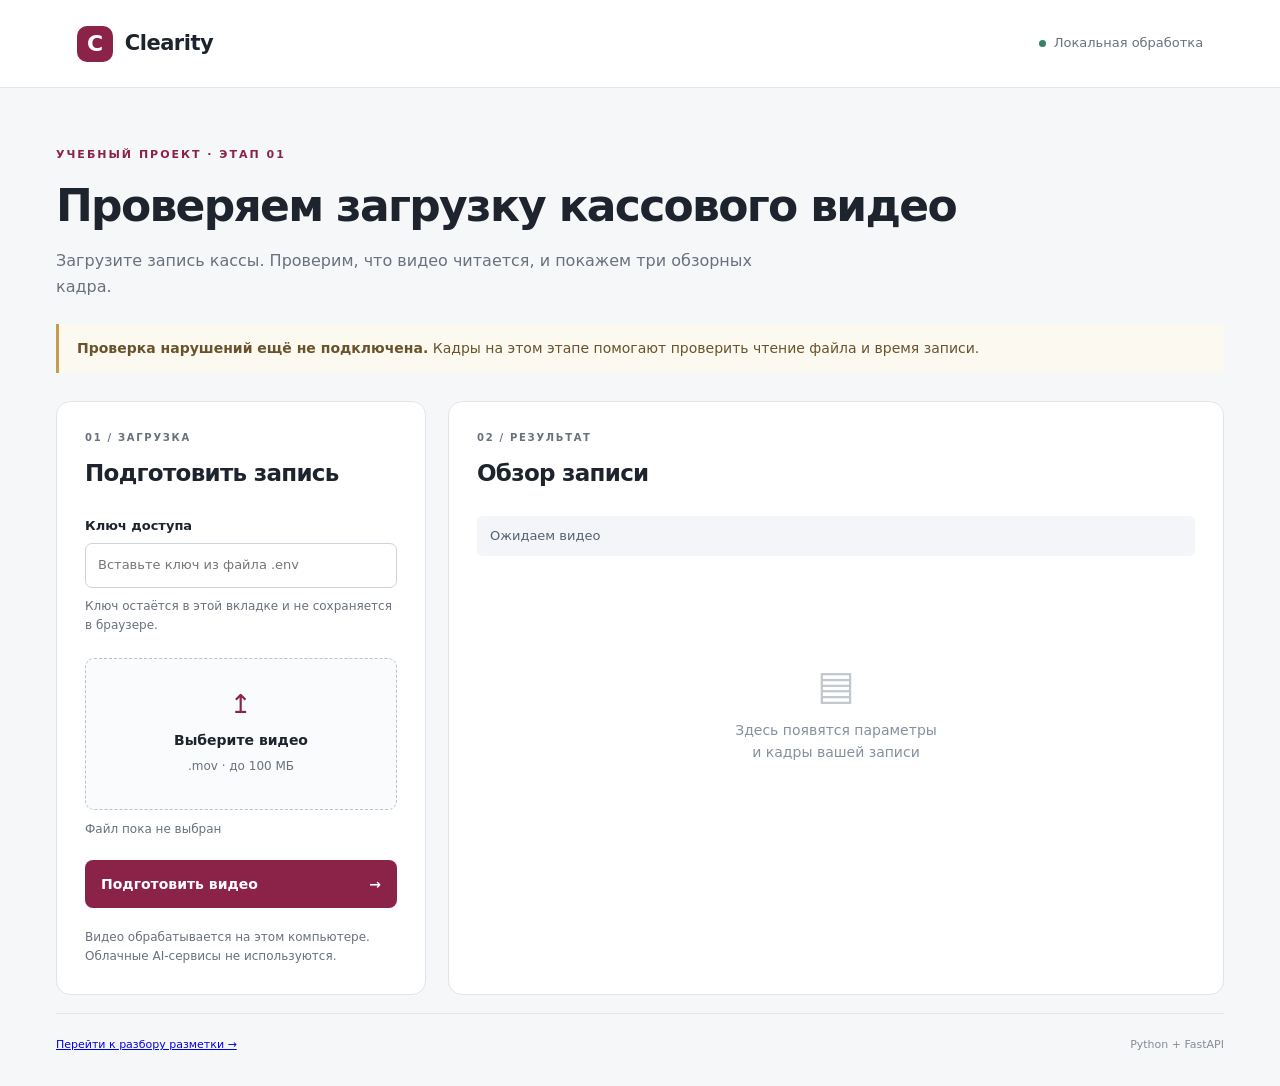
==== static/index.html @ ed9ba700 "Initial Clearity app with local video preview and annotation review" ====
<!doctype html>
<html lang="ru">

<head>
  <meta charset="utf-8">
  <meta name="viewport" content="width=device-width, initial-scale=1">
  <title>Clearity — подготовка видео</title>
  <link rel="stylesheet" href="/static/style.css">
  <script src="/static/app.js" defer></script>
</head>

<body>
  <header class="topbar"><a href="/" class="brand"><span class="brand-mark">C</span> Clearity</a><span
      class="local"><span></span> Локальная обработка</span></header>
  <main>
    <div class="eyebrow">УЧЕБНЫЙ ПРОЕКТ · ЭТАП 01</div>
    <h1>Проверяем загрузку кассового видео</h1>
    <p class="intro">Загрузите запись кассы. Проверим, что видео читается, и покажем три обзорных кадра.</p>
    <p class="notice"><strong>Проверка нарушений ещё не подключена.</strong> Кадры на этом этапе помогают проверить
      чтение файла и время записи.</p>
    <div class="workspace">
      <section class="panel upload-panel" aria-labelledby="upload-title">
        <div class="section-number">01 / ЗАГРУЗКА</div>
        <h2 id="upload-title">Подготовить запись</h2>
        <form id="upload-form">
          <label for="api-key">Ключ доступа</label>
          <input id="api-key" name="key" type="password" required autocomplete="off"
            placeholder="Вставьте ключ из файла .env">
          <p class="hint">Ключ остаётся в этой вкладке и не сохраняется в браузере.</p>
          <label class="file-area" for="video-file">
            <span class="file-icon" aria-hidden="true">↥</span>
            <strong>Выберите видео</strong>
            <span>.mov · до 100 МБ</span>
            <input id="video-file" name="file" type="file" accept=".mov,video/quicktime" required>
          </label>
          <p id="file-name" class="filename">Файл пока не выбран</p>
          <button id="submit-button" type="submit">Подготовить видео <span aria-hidden="true">→</span></button>
        </form>
        <p class="privacy">Видео обрабатывается на этом компьютере. Облачные AI-сервисы не используются.</p>
      </section>
      <section class="panel result-panel" aria-labelledby="result-title">
        <div class="section-number">02 / РЕЗУЛЬТАТ</div>
        <h2 id="result-title">Обзор записи</h2>
        <p id="status" class="status" role="status" aria-live="polite">Ожидаем видео</p>
        <div id="empty-state" class="empty-state">
          <div class="empty-symbol" aria-hidden="true">▤</div>
          <p>Здесь появятся параметры<br>и кадры вашей записи</p>
        </div>
        <div id="result" hidden>
          <dl id="metadata" class="metadata"></dl>
          <div class="frames-title">Обзорные кадры</div>
          <div id="frames" class="frames"></div>
          <p class="hint">Это обзорные кадры, а не доказательства нарушения. Длительность рассчитана приблизительно по
            данным декодера.</p>
        </div>
      </section>
    </div>
    <footer><a href="/review">Перейти к разбору разметки →</a><span>Python + FastAPI</span></footer>
  </main>
</body>

</html>
---- static/style.css ----
:root{color-scheme:light;--ink:#1e242d;--muted:#69717e;--line:#e1e5eb;--accent:#8b2247;--bg:#f6f7f9}
*{box-sizing:border-box}body{margin:0;background:var(--bg);color:var(--ink);font:16px/1.6 system-ui,-apple-system,"Segoe UI",sans-serif}
.topbar{height:88px;border-bottom:1px solid var(--line);display:flex;justify-content:space-between;align-items:center;padding:0 6%;background:#fff}
.brand{display:flex;align-items:center;gap:12px;text-decoration:none;color:var(--ink);font-size:21px;font-weight:700;letter-spacing:-.5px}.brand-mark{display:grid;place-items:center;background:var(--accent);color:white;width:36px;height:36px;border-radius:10px;font-size:22px}
.local{font-size:13px;color:var(--muted);display:flex;align-items:center;gap:8px}.local>span{width:7px;height:7px;border-radius:50%;background:#378265}
main{max-width:1240px;margin:58px auto 32px;padding:0 36px}.eyebrow{font-size:11px;font-weight:750;letter-spacing:2px;color:var(--accent)}h1{font-size:clamp(30px,4vw,44px);line-height:1.15;letter-spacing:-1.7px;margin:17px 0}h2{font-size:23px;letter-spacing:-.7px;margin:9px 0 24px}.intro{color:var(--muted);max-width:740px;margin:0 0 25px}.notice{border-left:3px solid #c89c50;background:#fcf9f1;padding:13px 18px;font-size:14px;margin:0 0 28px;color:#69532a}.notice strong{font-weight:650}
.workspace{display:grid;grid-template-columns:370px 1fr;gap:22px}.panel{background:white;border:1px solid var(--line);border-radius:14px;padding:28px}.section-number{font-size:10px;letter-spacing:1.7px;color:var(--muted);font-weight:700}label:not(.file-area){display:block;font-size:13px;font-weight:650;margin-bottom:7px}input[type=password]{width:100%;border:1px solid #cdd3dd;border-radius:7px;font:inherit;font-size:13px;padding:11px 12px;min-height:44px}input:focus-visible,button:focus-visible,.file-area:focus-within{outline:3px solid #b78097;outline-offset:3px}.hint{font-size:12px;color:var(--muted);line-height:1.6;margin:9px 0 22px}.file-area{border:1px dashed #b9c1ce;border-radius:9px;min-height:152px;display:flex;flex-direction:column;align-items:center;justify-content:center;position:relative;cursor:pointer;background:#fafbfc}.file-area:hover{background:#f4f1f3;border-color:var(--accent)}.file-icon{font-size:26px;line-height:1;margin-bottom:12px;color:var(--accent)}.file-area strong{font-size:14px}.file-area>span:last-of-type{font-size:12px;color:var(--muted);margin-top:5px}.file-area input{position:absolute;inset:0;opacity:0;width:100%;height:100%;cursor:pointer}.filename{font-size:12px;color:var(--muted);overflow-wrap:anywhere;min-height:20px;margin:10px 0 20px}
button{width:100%;display:flex;justify-content:space-between;border:0;border-radius:8px;background:var(--accent);color:white;font:inherit;font-size:14px;font-weight:600;padding:13px 16px;cursor:pointer}button:hover{background:#701a38}button:disabled{background:#b5a3aa;cursor:wait}.privacy{font-size:12px;line-height:1.6;color:var(--muted);margin:20px 0 0}.status{font-size:13px;background:#f3f5f8;color:#546171;padding:10px 13px;border-radius:6px;margin:0 0 20px;overflow-wrap:anywhere}.status[data-state=error]{background:#fdf0f0;color:#9b3030}.status[data-state=done]{background:#edf6f0;color:#30684d}.empty-state{min-height:290px;display:grid;align-content:center;justify-items:center;color:#86909e;text-align:center;font-size:14px}.empty-symbol{font-size:40px;line-height:1;opacity:.5}.metadata{display:grid;grid-template-columns:repeat(3,1fr);gap:14px;margin:0 0 28px}.metric dt{font-size:11px;color:var(--muted)}.metric dd{font-size:20px;font-weight:650;letter-spacing:-.6px;margin:3px 0 0}.frames-title{font-size:13px;font-weight:650;margin-bottom:12px}.frames{display:grid;grid-template-columns:repeat(3,minmax(0,1fr));gap:10px}figure{margin:0;min-width:0}figure img{display:block;width:100%;aspect-ratio:4/3;object-fit:contain;background:#15191e;border-radius:6px}figcaption{font-size:11px;color:var(--muted);margin-top:7px}footer{display:flex;justify-content:space-between;gap:20px;color:#858d98;font-size:11px;padding-top:22px;margin-top:18px;border-top:1px solid var(--line)}[hidden]{display:none!important}
@media(max-width:850px){.workspace{grid-template-columns:1fr}main{margin-top:35px;padding:0 20px}.topbar{height:72px;padding:0 20px}.panel{padding:22px}.empty-state{min-height:180px}}
@media(max-width:480px){.local{font-size:11px}.brand{font-size:18px;gap:8px}.brand-mark{width:29px;height:29px}.metadata{grid-template-columns:1fr 1fr}.frames{grid-template-columns:1fr}.frames img{max-height:300px}footer{display:block}footer span{display:block;margin:5px 0}}
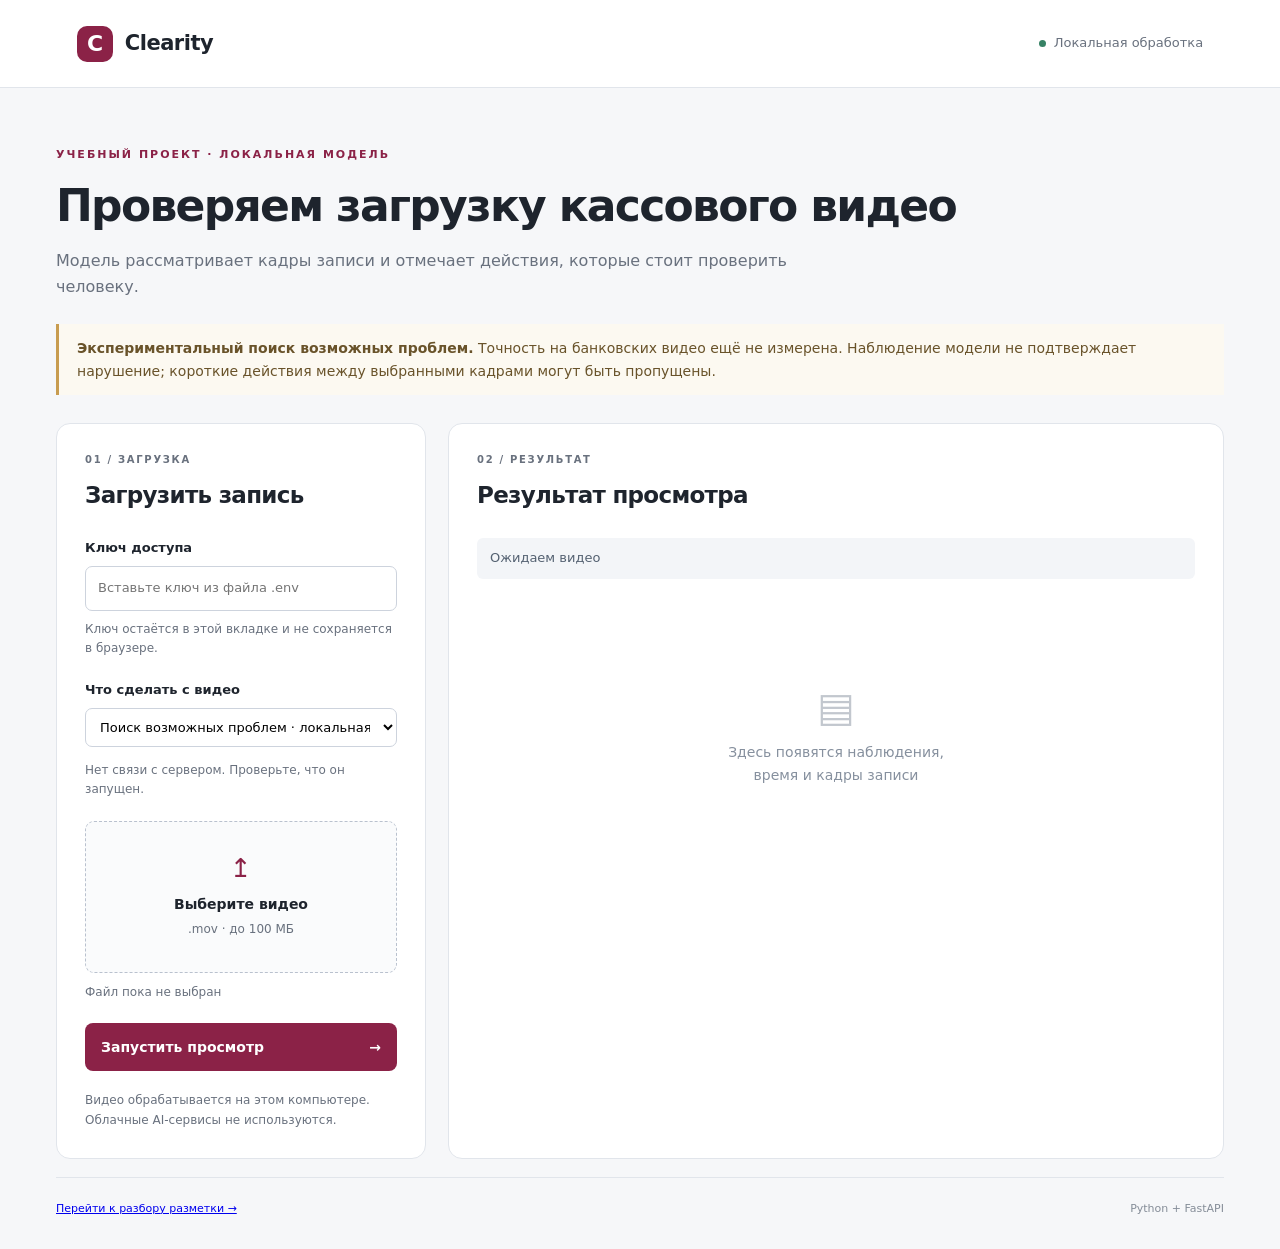
==== commit 059bc9bf: "Connect offline Qwen visual inspection with evidence review" ====
--- a/static/index.html
+++ b/static/index.html
@@ -4,29 +4,35 @@
 <head>
   <meta charset="utf-8">
   <meta name="viewport" content="width=device-width, initial-scale=1">
-  <title>Clearity — подготовка видео</title>
-  <link rel="stylesheet" href="/static/style.css">
-  <script src="/static/app.js" defer></script>
+  <title>Clearity — локальный просмотр видео</title>
+  <link rel="stylesheet" href="/static/style.css?v=0.4.0">
+  <script src="/static/app.js?v=0.4.0" defer></script>
 </head>
 
 <body>
   <header class="topbar"><a href="/" class="brand"><span class="brand-mark">C</span> Clearity</a><span
       class="local"><span></span> Локальная обработка</span></header>
   <main>
-    <div class="eyebrow">УЧЕБНЫЙ ПРОЕКТ · ЭТАП 01</div>
+    <div class="eyebrow">УЧЕБНЫЙ ПРОЕКТ · ЛОКАЛЬНАЯ МОДЕЛЬ</div>
     <h1>Проверяем загрузку кассового видео</h1>
-    <p class="intro">Загрузите запись кассы. Проверим, что видео читается, и покажем три обзорных кадра.</p>
-    <p class="notice"><strong>Проверка нарушений ещё не подключена.</strong> Кадры на этом этапе помогают проверить
-      чтение файла и время записи.</p>
+    <p class="intro">Модель рассматривает кадры записи и отмечает действия, которые стоит проверить человеку.</p>
+    <p class="notice"><strong>Экспериментальный поиск возможных проблем.</strong> Точность на банковских видео ещё не
+      измерена. Наблюдение модели не подтверждает нарушение; короткие действия между выбранными кадрами могут быть пропущены.</p>
     <div class="workspace">
       <section class="panel upload-panel" aria-labelledby="upload-title">
         <div class="section-number">01 / ЗАГРУЗКА</div>
-        <h2 id="upload-title">Подготовить запись</h2>
+        <h2 id="upload-title">Загрузить запись</h2>
         <form id="upload-form">
           <label for="api-key">Ключ доступа</label>
           <input id="api-key" name="key" type="password" required autocomplete="off"
             placeholder="Вставьте ключ из файла .env">
           <p class="hint">Ключ остаётся в этой вкладке и не сохраняется в браузере.</p>
+          <label for="mode">Что сделать с видео</label>
+          <select id="mode">
+            <option value="inspect">Поиск возможных проблем · локальная модель</option>
+            <option value="preview">Только три обзорных кадра · быстро</option>
+          </select>
+          <p id="model-status" class="hint" role="status">Проверяем подключение модели…</p>
           <label class="file-area" for="video-file">
             <span class="file-icon" aria-hidden="true">↥</span>
             <strong>Выберите видео</strong>
@@ -34,24 +40,28 @@
             <input id="video-file" name="file" type="file" accept=".mov,video/quicktime" required>
           </label>
           <p id="file-name" class="filename">Файл пока не выбран</p>
-          <button id="submit-button" type="submit">Подготовить видео <span aria-hidden="true">→</span></button>
+          <button id="submit-button" type="submit">Запустить просмотр <span aria-hidden="true">→</span></button>
         </form>
         <p class="privacy">Видео обрабатывается на этом компьютере. Облачные AI-сервисы не используются.</p>
       </section>
       <section class="panel result-panel" aria-labelledby="result-title">
         <div class="section-number">02 / РЕЗУЛЬТАТ</div>
-        <h2 id="result-title">Обзор записи</h2>
+        <h2 id="result-title">Результат просмотра</h2>
         <p id="status" class="status" role="status" aria-live="polite">Ожидаем видео</p>
         <div id="empty-state" class="empty-state">
           <div class="empty-symbol" aria-hidden="true">▤</div>
-          <p>Здесь появятся параметры<br>и кадры вашей записи</p>
+          <p>Здесь появятся наблюдения,<br>время и кадры записи</p>
         </div>
         <div id="result" hidden>
           <dl id="metadata" class="metadata"></dl>
+          <p id="result-note" class="notice" hidden></p>
+          <div id="observations"></div>
+          <div id="preview-result">
           <div class="frames-title">Обзорные кадры</div>
           <div id="frames" class="frames"></div>
           <p class="hint">Это обзорные кадры, а не доказательства нарушения. Длительность рассчитана приблизительно по
             данным декодера.</p>
+          </div>
         </div>
       </section>
     </div>
--- a/static/style.css
+++ b/static/style.css
@@ -8,3 +8,9 @@
 button{width:100%;display:flex;justify-content:space-between;border:0;border-radius:8px;background:var(--accent);color:white;font:inherit;font-size:14px;font-weight:600;padding:13px 16px;cursor:pointer}button:hover{background:#701a38}button:disabled{background:#b5a3aa;cursor:wait}.privacy{font-size:12px;line-height:1.6;color:var(--muted);margin:20px 0 0}.status{font-size:13px;background:#f3f5f8;color:#546171;padding:10px 13px;border-radius:6px;margin:0 0 20px;overflow-wrap:anywhere}.status[data-state=error]{background:#fdf0f0;color:#9b3030}.status[data-state=done]{background:#edf6f0;color:#30684d}.empty-state{min-height:290px;display:grid;align-content:center;justify-items:center;color:#86909e;text-align:center;font-size:14px}.empty-symbol{font-size:40px;line-height:1;opacity:.5}.metadata{display:grid;grid-template-columns:repeat(3,1fr);gap:14px;margin:0 0 28px}.metric dt{font-size:11px;color:var(--muted)}.metric dd{font-size:20px;font-weight:650;letter-spacing:-.6px;margin:3px 0 0}.frames-title{font-size:13px;font-weight:650;margin-bottom:12px}.frames{display:grid;grid-template-columns:repeat(3,minmax(0,1fr));gap:10px}figure{margin:0;min-width:0}figure img{display:block;width:100%;aspect-ratio:4/3;object-fit:contain;background:#15191e;border-radius:6px}figcaption{font-size:11px;color:var(--muted);margin-top:7px}footer{display:flex;justify-content:space-between;gap:20px;color:#858d98;font-size:11px;padding-top:22px;margin-top:18px;border-top:1px solid var(--line)}[hidden]{display:none!important}
 @media(max-width:850px){.workspace{grid-template-columns:1fr}main{margin-top:35px;padding:0 20px}.topbar{height:72px;padding:0 20px}.panel{padding:22px}.empty-state{min-height:180px}}
 @media(max-width:480px){.local{font-size:11px}.brand{font-size:18px;gap:8px}.brand-mark{width:29px;height:29px}.metadata{grid-template-columns:1fr 1fr}.frames{grid-template-columns:1fr}.frames img{max-height:300px}footer{display:block}footer span{display:block;margin:5px 0}}
+select{width:100%;font:inherit;font-size:13px;padding:10px;border:1px solid #cdd3dd;border-radius:7px;background:white;margin-bottom:5px}
+.observation{border:1px solid var(--line);border-radius:9px;padding:16px;margin-bottom:18px}
+.observation[data-state=possible_concern]{border-left:4px solid #c89c50;background:#fffcf6}
+.observation h3{font-size:14px;margin:0 0 8px}.observation p{font-size:13px;margin:8px 0;overflow-wrap:anywhere}
+.observation .frames{margin-top:12px}.window-title{font-size:12px;color:var(--muted);margin:22px 0 10px}
+.filter-row{display:flex;gap:8px;align-items:center;font-size:13px;margin:18px 0}.filter-row input{width:18px;height:18px}
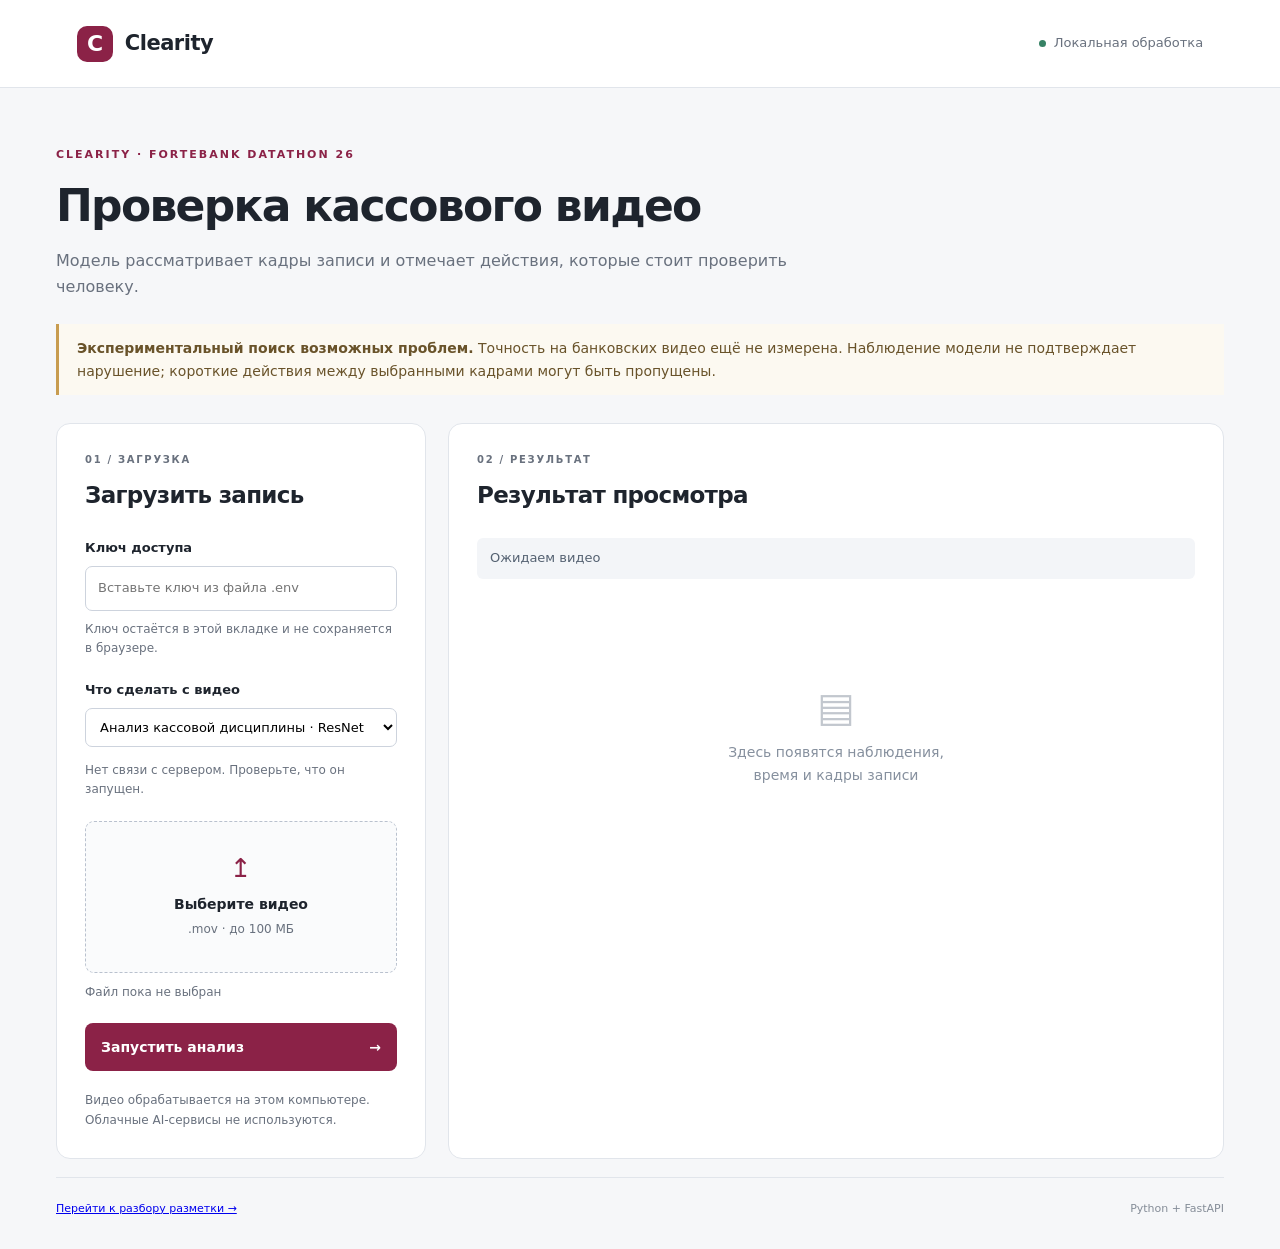
==== commit 8d28b698: "Prepare offline jury API and Render submission with honest English documentation" ====
--- a/static/index.html
+++ b/static/index.html
@@ -13,8 +13,8 @@
   <header class="topbar"><a href="/" class="brand"><span class="brand-mark">C</span> Clearity</a><span
       class="local"><span></span> Локальная обработка</span></header>
   <main>
-    <div class="eyebrow">УЧЕБНЫЙ ПРОЕКТ · ЛОКАЛЬНАЯ МОДЕЛЬ</div>
-    <h1>Проверяем загрузку кассового видео</h1>
+    <div class="eyebrow">CLEARITY · FORTEBANK DATATHON 26</div>
+    <h1>Проверка кассового видео</h1>
     <p class="intro">Модель рассматривает кадры записи и отмечает действия, которые стоит проверить человеку.</p>
     <p class="notice"><strong>Экспериментальный поиск возможных проблем.</strong> Точность на банковских видео ещё не
       измерена. Наблюдение модели не подтверждает нарушение; короткие действия между выбранными кадрами могут быть пропущены.</p>
@@ -29,6 +29,7 @@
           <p class="hint">Ключ остаётся в этой вкладке и не сохраняется в браузере.</p>
           <label for="mode">Что сделать с видео</label>
           <select id="mode">
+            <option value="analyze">Анализ кассовой дисциплины · ResNet</option>
             <option value="inspect">Поиск возможных проблем · локальная модель</option>
             <option value="preview">Только три обзорных кадра · быстро</option>
           </select>
@@ -40,7 +41,7 @@
             <input id="video-file" name="file" type="file" accept=".mov,video/quicktime" required>
           </label>
           <p id="file-name" class="filename">Файл пока не выбран</p>
-          <button id="submit-button" type="submit">Запустить просмотр <span aria-hidden="true">→</span></button>
+          <button id="submit-button" type="submit">Запустить анализ <span aria-hidden="true">→</span></button>
         </form>
         <p class="privacy">Видео обрабатывается на этом компьютере. Облачные AI-сервисы не используются.</p>
       </section>
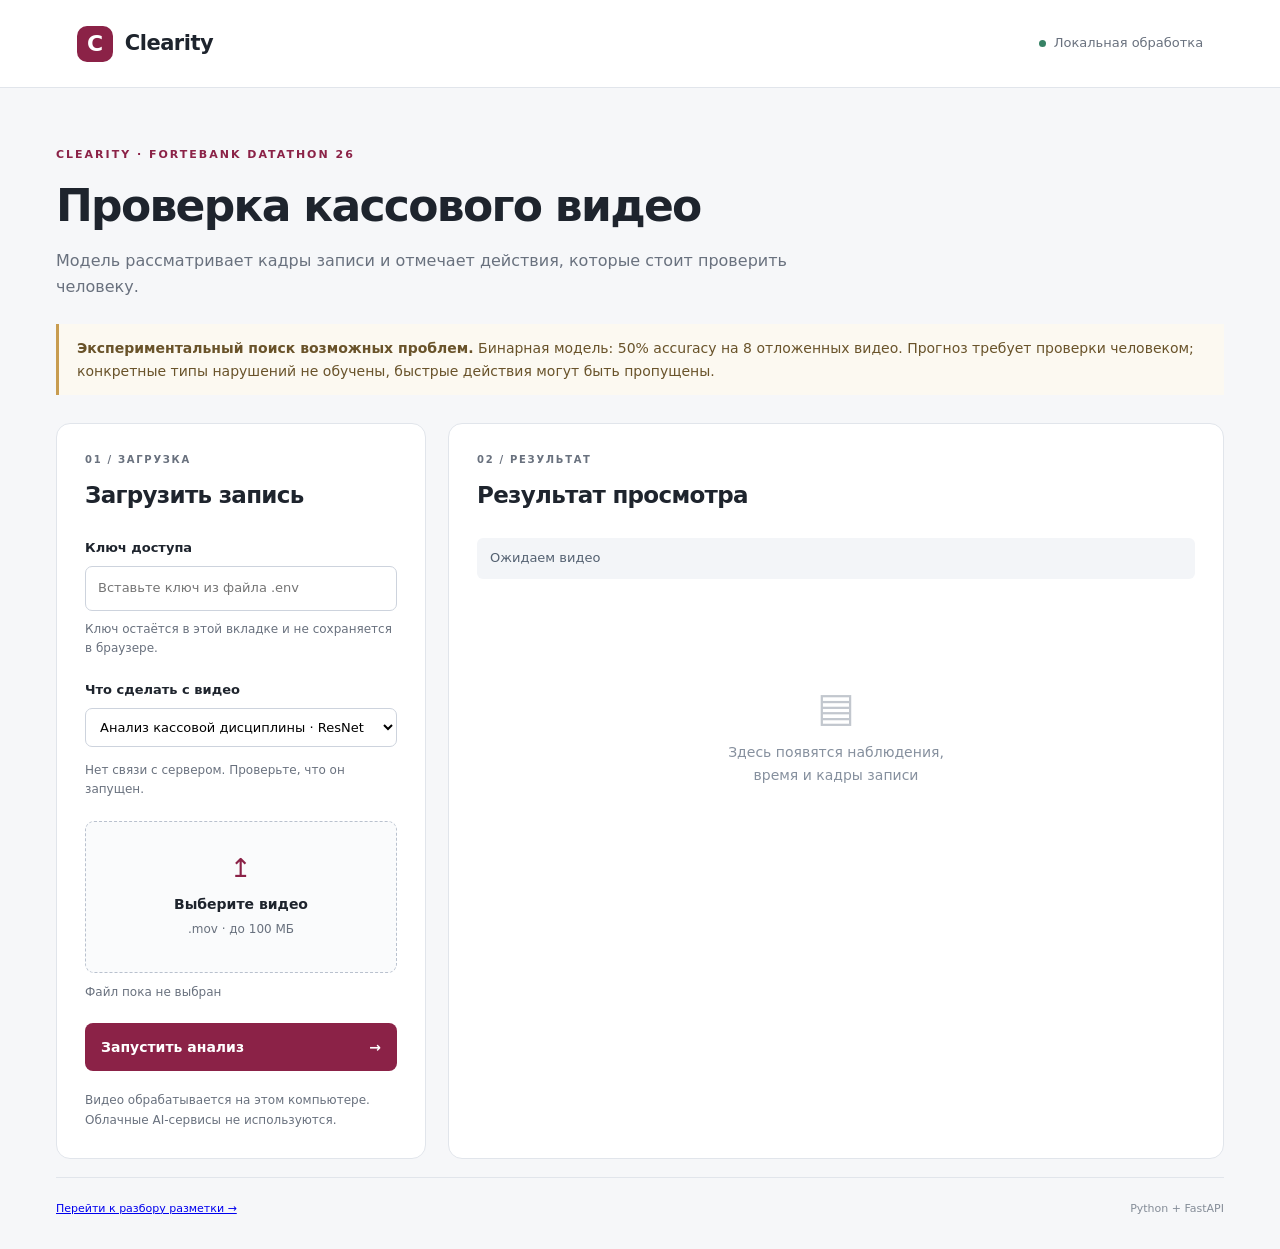
==== commit 92f2fb64: "Publish English pitch deck and verified hosted submission details" ====
--- a/static/index.html
+++ b/static/index.html
@@ -16,8 +16,8 @@
     <div class="eyebrow">CLEARITY · FORTEBANK DATATHON 26</div>
     <h1>Проверка кассового видео</h1>
     <p class="intro">Модель рассматривает кадры записи и отмечает действия, которые стоит проверить человеку.</p>
-    <p class="notice"><strong>Экспериментальный поиск возможных проблем.</strong> Точность на банковских видео ещё не
-      измерена. Наблюдение модели не подтверждает нарушение; короткие действия между выбранными кадрами могут быть пропущены.</p>
+    <p class="notice"><strong>Экспериментальный поиск возможных проблем.</strong> Бинарная модель: 50% accuracy на 8 отложенных видео.
+      Прогноз требует проверки человеком; конкретные типы нарушений не обучены, быстрые действия могут быть пропущены.</p>
     <div class="workspace">
       <section class="panel upload-panel" aria-labelledby="upload-title">
         <div class="section-number">01 / ЗАГРУЗКА</div>
